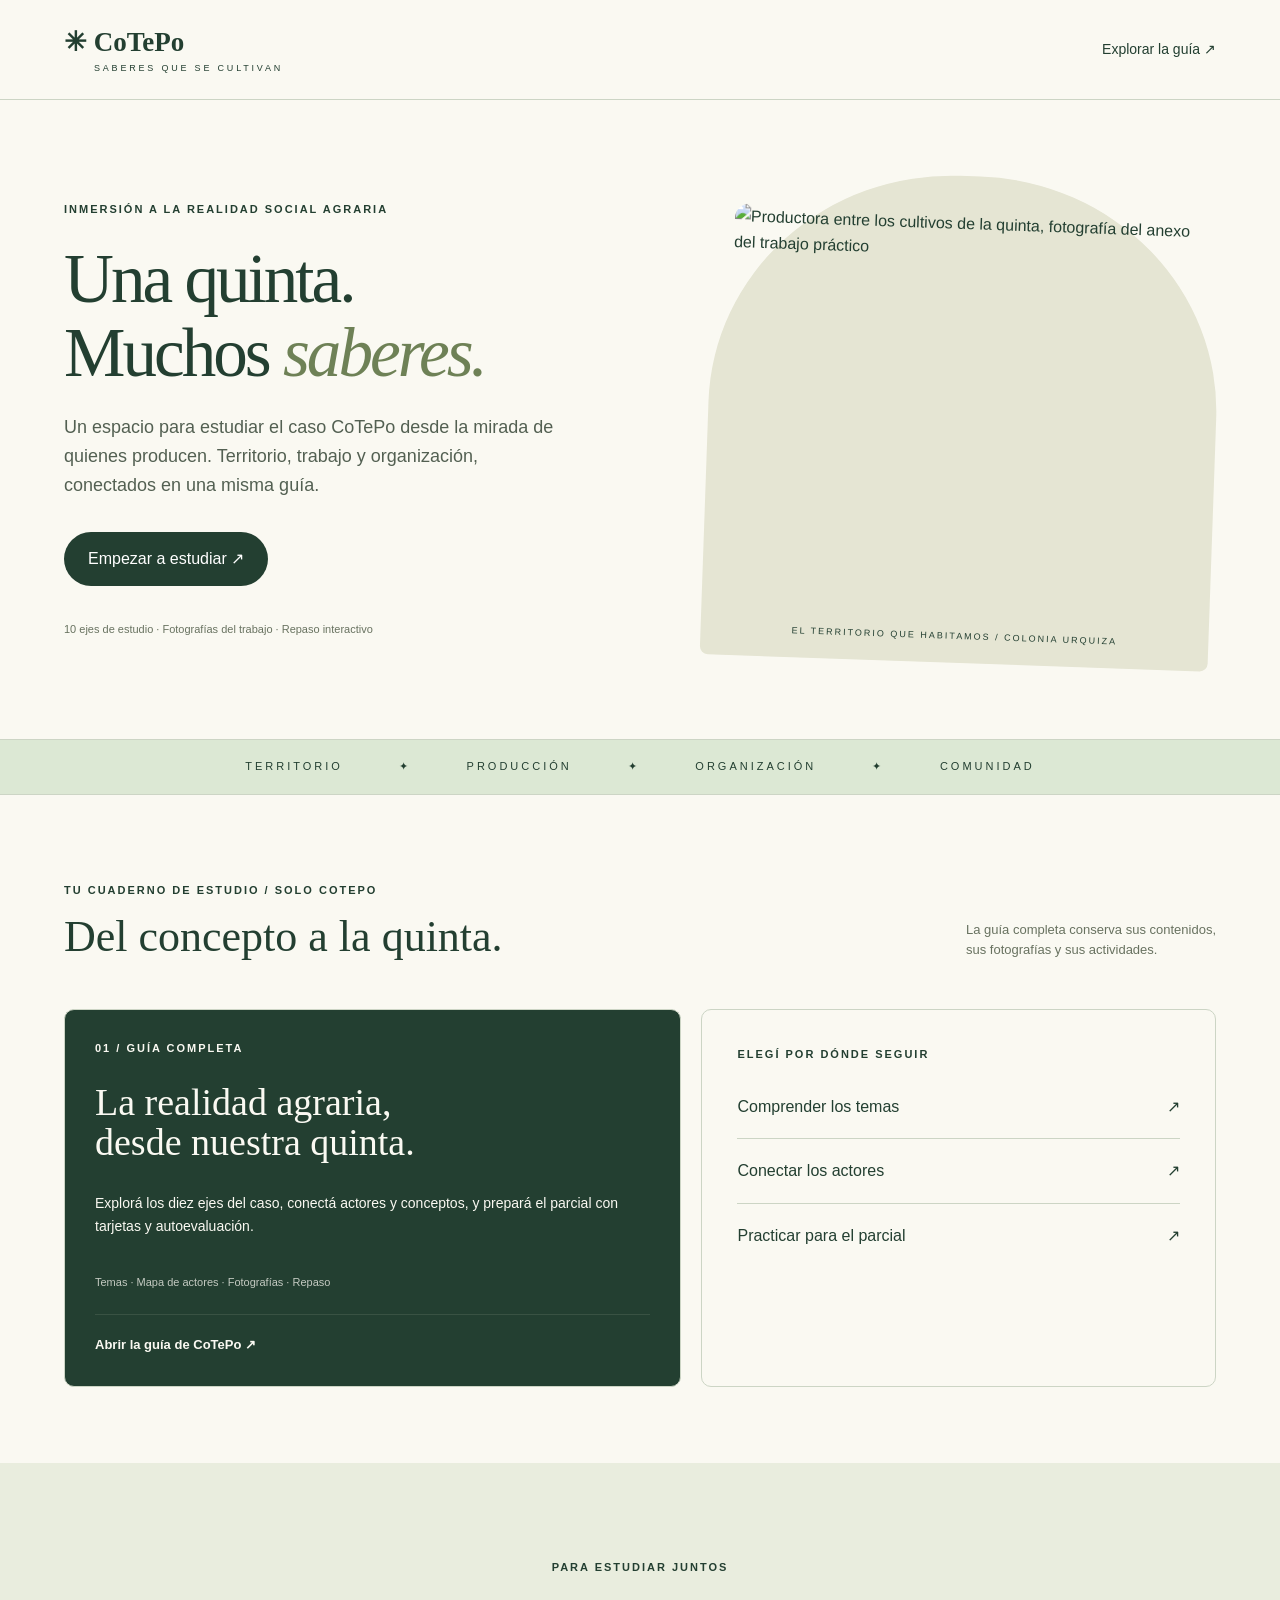
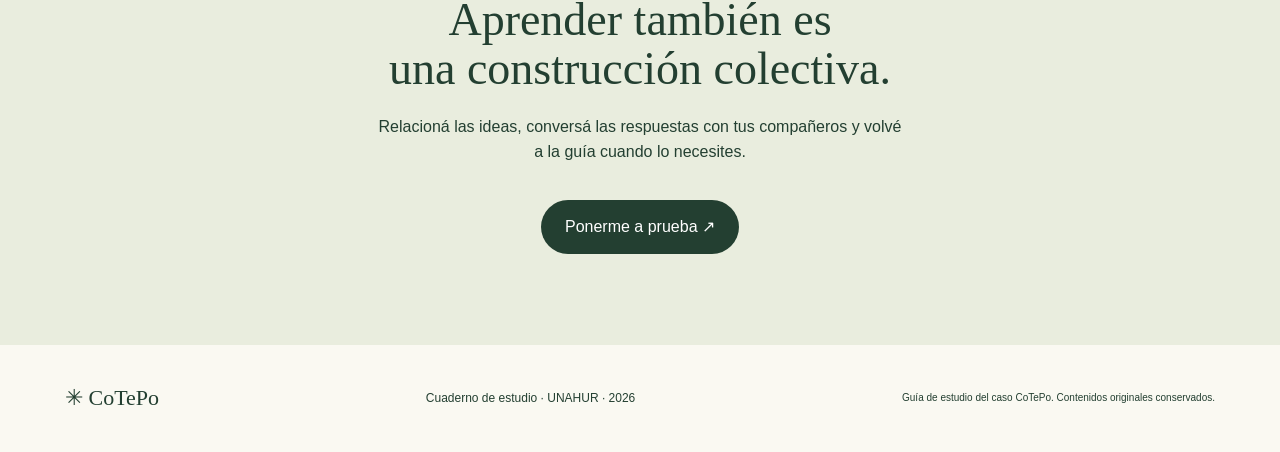
==== cotepo/index.html @ 6076cfea "Publicar portada y guía de estudio dedicada a Cotepo" ====
<!doctype html><html lang="es"><head><meta charset="utf-8"><meta name="viewport" content="width=device-width,initial-scale=1"><title>CoTePo · Saberes que se cultivan</title><meta name="description" content="Un espacio de estudio dedicado al caso CoTePo: territorio, producción, organización y repaso interactivo."><link rel="stylesheet" href="style.css"><style>.grid{grid-template-columns:1.2fr 1fr}.shortcuts{padding:25px 35px;border:1px solid var(--line);border-radius:10px}.shortcuts a{display:flex;justify-content:space-between;padding:19px 0;border-bottom:1px solid var(--line);text-decoration:none}.shortcuts a:last-child{border:0}.hero img{object-fit:cover;aspect-ratio:1}.hero figure{background:#e5e5d3}@media(max-width:600px){.grid{grid-template-columns:1fr}}</style></head><body>
<header><a class="brand" href="index.html">✳ CoTePo <small>SABERES QUE SE CULTIVAN</small></a><a href="#guia">Explorar la guía ↗</a></header><main>
<section class="hero"><div><p class="eyebrow">INMERSIÓN A LA REALIDAD SOCIAL AGRARIA</p><h1>Una quinta.<br>Muchos <em>saberes.</em></h1><p class="intro">Un espacio para estudiar el caso CoTePo desde la mirada de quienes producen. Territorio, trabajo y organización, conectados en una misma guía.</p><a class="button" href="guias/cotepo/index.html">Empezar a estudiar ↗</a><p class="note">10 ejes de estudio · Fotografías del trabajo · Repaso interactivo</p></div><figure><img src="guias/cotepo/assets/p16-0.png" alt="Productora entre los cultivos de la quinta, fotografía del anexo del trabajo práctico"><figcaption>EL TERRITORIO QUE HABITAMOS / COLONIA URQUIZA</figcaption></figure></section>
<div class="ribbon">TERRITORIO <span>✦</span> PRODUCCIÓN <span>✦</span> ORGANIZACIÓN <span>✦</span> COMUNIDAD</div>
<section id="guia"><div class="section-head"><div><p class="eyebrow">TU CUADERNO DE ESTUDIO / SOLO COTEPO</p><h2>Del concepto a la quinta.</h2></div><p>La guía completa conserva sus contenidos,<br>sus fotografías y sus actividades.</p></div><div class="grid"><a class="card featured" href="guias/cotepo/index.html"><span class="number">01 / GUÍA COMPLETA</span><h3>La realidad agraria,<br>desde nuestra quinta.</h3><p>Explorá los diez ejes del caso, conectá actores y conceptos, y prepará el parcial con tarjetas y autoevaluación.</p><span class="meta">Temas · Mapa de actores · Fotografías · Repaso</span><span class="go">Abrir la guía de CoTePo ↗</span></a><nav class="shortcuts" aria-label="Accesos a la guía"><p class="eyebrow">ELEGÍ POR DÓNDE SEGUIR</p><a href="guias/cotepo/index.html#temas">Comprender los temas <span>↗</span></a><a href="guias/cotepo/index.html#red">Conectar los actores <span>↗</span></a><a href="guias/cotepo/index.html#repaso">Practicar para el parcial <span>↗</span></a></nav></div></section>
<section class="closing"><p class="eyebrow">PARA ESTUDIAR JUNTOS</p><h2>Aprender también es<br>una construcción colectiva.</h2><p>Relacioná las ideas, conversá las respuestas con tus compañeros y volvé a la guía cuando lo necesites.</p><a class="button" href="guias/cotepo/index.html#repaso">Ponerme a prueba ↗</a></section></main><footer><strong>✳ CoTePo</strong><p>Cuaderno de estudio · UNAHUR · 2026</p><small>Guía de estudio del caso CoTePo. Contenidos originales conservados.</small></footer></body></html>
---- cotepo/style.css ----
:root{--ink:#233f31;--paper:#faf9f2;--green:#dce8d4;--line:#ccd5c5}*{box-sizing:border-box}html{scroll-behavior:smooth;scroll-padding-top:30px}body{margin:0;background:var(--paper);color:var(--ink);font:16px/1.6 Arial,sans-serif}a{color:inherit}header{max-width:1280px;margin:auto;padding:26px 5%;display:flex;justify-content:space-between;align-items:center;border-bottom:1px solid var(--line)}header>a:last-child{font-size:14px;text-decoration:none}.brand{font:bold 27px Georgia,serif;text-decoration:none}.brand small{display:block;font:9px Arial,sans-serif;letter-spacing:2.8px;margin-left:30px;margin-top:5px}main>section{max-width:1280px;margin:auto;padding:76px 5%}.hero{display:grid;grid-template-columns:1.15fr 1fr;gap:60px;align-items:center}.eyebrow,.number{font-size:11px;letter-spacing:2px;font-weight:bold}h1,h2,h3{font-family:Georgia,serif;line-height:1.06;font-weight:normal}h1{font-size:clamp(48px,5.4vw,78px);letter-spacing:-3px;margin:24px 0}h1 em{color:#6e8156}h2{font-size:44px;margin:14px 0}h3{font-size:38px;margin:24px 0 16px}.intro{max-width:500px;font-size:18px;color:#536052}.button{display:inline-block;background:var(--ink);color:white;border-radius:30px;padding:14px 24px;text-decoration:none;margin:15px 0}.note{font-size:11px;color:#687260;margin-top:20px}.hero figure{margin:0;background:#e9eadb;border-radius:48% 48% 8px 8px;padding:35px 20px 20px;transform:rotate(2deg)}.hero img{display:block;width:100%;max-height:400px;object-fit:contain;border-radius:15px}.hero figcaption{text-align:center;font-size:9px;letter-spacing:2px;padding-top:18px}.ribbon{background:var(--green);border-block:1px solid var(--line);padding:18px;text-align:center;font-size:11px;letter-spacing:3px}.ribbon span{margin:0 4%}.section-head{display:flex;justify-content:space-between;align-items:end;margin-bottom:35px}.section-head>p{font-size:13px;color:#687260}.grid{display:grid;grid-template-columns:repeat(3,1fr);gap:20px}.card{display:flex;flex-direction:column;text-decoration:none;border:1px solid var(--line);border-radius:10px;padding:30px;background:#efeee4;transition:transform .2s,box-shadow .2s}.card:hover{transform:translateY(-5px);box-shadow:0 10px 25px #233f3112}.card:nth-child(2){background:#ebe6f0}.card:nth-child(3){background:#e0e9db}.card:nth-child(4){background:#f0e4cf}.card:nth-child(5){background:#e5e7f0}.card.featured{background:var(--ink);color:var(--paper)}.card p{font-size:14px;min-height:68px}.meta{font-size:11px;opacity:.75;margin-top:auto}.go{font-size:13px;font-weight:bold;border-top:1px solid #7c8d7740;padding-top:20px;margin-top:22px}.closing{text-align:center;background:#e9edde;max-width:none}.closing p{max-width:530px;margin:20px auto}.closing h2{font-size:46px}footer{max-width:1150px;margin:auto;display:flex;align-items:center;justify-content:space-between;gap:20px;padding:32px 0;font-size:12px}footer strong{font:22px Georgia,serif}footer small{font-size:10px}a:focus-visible{outline:3px solid #a57c3c;outline-offset:5px}@media(max-width:900px){.hero{gap:28px}.grid{grid-template-columns:repeat(2,1fr)}footer{padding:30px 5%;flex-wrap:wrap}}@media(max-width:600px){header{padding:20px 5%}.brand{font-size:22px}header>a:last-child{font-size:11px}.hero{grid-template-columns:1fr;padding-top:40px}.hero figure{max-width:330px;margin:auto}.hero h1{letter-spacing:-2px}.grid{grid-template-columns:1fr}.section-head{display:block}main>section{padding:48px 5%}h2,.closing h2{font-size:35px}.ribbon{font-size:8px;letter-spacing:1px}.ribbon span{margin:0 3%}.card p{min-height:0}footer{display:block}footer p{margin:12px 0}}
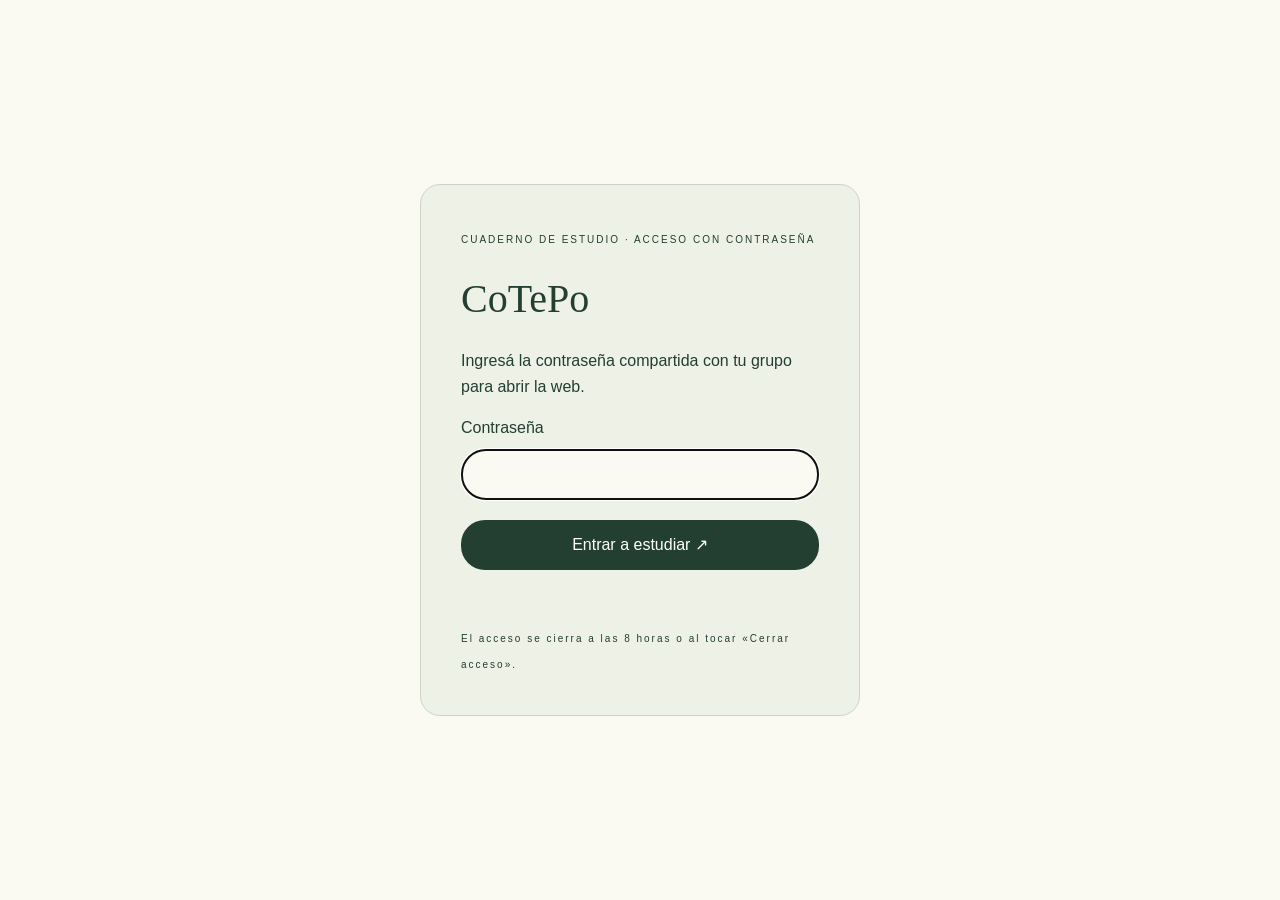
==== commit e5a7faf5: "Proteger ambas colecciones con contenido cifrado y acceso compartido" ====
--- a/cotepo/index.html
+++ b/cotepo/index.html
@@ -1,6 +1,4 @@
-<!doctype html><html lang="es"><head><meta charset="utf-8"><meta name="viewport" content="width=device-width,initial-scale=1"><title>CoTePo · Saberes que se cultivan</title><meta name="description" content="Un espacio de estudio dedicado al caso CoTePo: territorio, producción, organización y repaso interactivo."><link rel="stylesheet" href="style.css"><style>.grid{grid-template-columns:1.2fr 1fr}.shortcuts{padding:25px 35px;border:1px solid var(--line);border-radius:10px}.shortcuts a{display:flex;justify-content:space-between;padding:19px 0;border-bottom:1px solid var(--line);text-decoration:none}.shortcuts a:last-child{border:0}.hero img{object-fit:cover;aspect-ratio:1}.hero figure{background:#e5e5d3}@media(max-width:600px){.grid{grid-template-columns:1fr}}</style></head><body>
-<header><a class="brand" href="index.html">✳ CoTePo <small>SABERES QUE SE CULTIVAN</small></a><a href="#guia">Explorar la guía ↗</a></header><main>
-<section class="hero"><div><p class="eyebrow">INMERSIÓN A LA REALIDAD SOCIAL AGRARIA</p><h1>Una quinta.<br>Muchos <em>saberes.</em></h1><p class="intro">Un espacio para estudiar el caso CoTePo desde la mirada de quienes producen. Territorio, trabajo y organización, conectados en una misma guía.</p><a class="button" href="guias/cotepo/index.html">Empezar a estudiar ↗</a><p class="note">10 ejes de estudio · Fotografías del trabajo · Repaso interactivo</p></div><figure><img src="guias/cotepo/assets/p16-0.png" alt="Productora entre los cultivos de la quinta, fotografía del anexo del trabajo práctico"><figcaption>EL TERRITORIO QUE HABITAMOS / COLONIA URQUIZA</figcaption></figure></section>
-<div class="ribbon">TERRITORIO <span>✦</span> PRODUCCIÓN <span>✦</span> ORGANIZACIÓN <span>✦</span> COMUNIDAD</div>
-<section id="guia"><div class="section-head"><div><p class="eyebrow">TU CUADERNO DE ESTUDIO / SOLO COTEPO</p><h2>Del concepto a la quinta.</h2></div><p>La guía completa conserva sus contenidos,<br>sus fotografías y sus actividades.</p></div><div class="grid"><a class="card featured" href="guias/cotepo/index.html"><span class="number">01 / GUÍA COMPLETA</span><h3>La realidad agraria,<br>desde nuestra quinta.</h3><p>Explorá los diez ejes del caso, conectá actores y conceptos, y prepará el parcial con tarjetas y autoevaluación.</p><span class="meta">Temas · Mapa de actores · Fotografías · Repaso</span><span class="go">Abrir la guía de CoTePo ↗</span></a><nav class="shortcuts" aria-label="Accesos a la guía"><p class="eyebrow">ELEGÍ POR DÓNDE SEGUIR</p><a href="guias/cotepo/index.html#temas">Comprender los temas <span>↗</span></a><a href="guias/cotepo/index.html#red">Conectar los actores <span>↗</span></a><a href="guias/cotepo/index.html#repaso">Practicar para el parcial <span>↗</span></a></nav></div></section>
-<section class="closing"><p class="eyebrow">PARA ESTUDIAR JUNTOS</p><h2>Aprender también es<br>una construcción colectiva.</h2><p>Relacioná las ideas, conversá las respuestas con tus compañeros y volvé a la guía cuando lo necesites.</p><a class="button" href="guias/cotepo/index.html#repaso">Ponerme a prueba ↗</a></section></main><footer><strong>✳ CoTePo</strong><p>Cuaderno de estudio · UNAHUR · 2026</p><small>Guía de estudio del caso CoTePo. Contenidos originales conservados.</small></footer></body></html>
+<!doctype html><html lang="es"><head><meta charset="utf-8"><meta name="viewport" content="width=device-width,initial-scale=1"><title>CoTePo · Acceso</title><style>*{box-sizing:border-box}body{margin:0;min-height:100vh;display:grid;place-items:center;background:#faf9f2;color:#233f31;font:16px/1.6 Arial,sans-serif;padding:24px}main{width:100%;max-width:440px;border:1px solid #ccd5c5;border-radius:20px;padding:40px;background:#eef1e6}small{letter-spacing:2px;font-size:10px}h1{font:40px/1.1 Georgia,serif}label{display:block;margin-bottom:8px}input,button{width:100%;font:inherit;border-radius:24px;padding:12px 20px}input{border:1px solid #a9b7a1;background:#faf9f2}button{margin-top:20px;background:#233f31;color:white;border:0;cursor:pointer}button:disabled{opacity:.6}#status{min-height:26px;font-size:14px}a{color:inherit}</style></head><body><main><small>CUADERNO DE ESTUDIO · ACCESO CON CONTRASEÑA</small><h1>CoTePo</h1><p>Ingresá la contraseña compartida con tu grupo para abrir la web.</p><form id="login"><label for="password">Contraseña</label><input id="password" type="password" inputmode="numeric" required autocomplete="current-password" autofocus><button id="enter">Entrar a estudiar ↗</button><p id="status" role="status" aria-live="polite"></p></form><small>El acceso se cierra a las 8 horas o al tocar «Cerrar acceso».</small></main><script>
+const status=document.getElementById('status'),button=document.getElementById('enter');
+document.getElementById('login').onsubmit=async e=>{e.preventDefault();button.disabled=true;status.textContent='Abriendo tu cuaderno…';try{if(!('serviceWorker' in navigator))throw Error('Este navegador no admite el acceso. Probá con Chrome, Safari, Edge o Firefox.');const m=await fetch('manifest.json',{cache:'no-store'}).then(r=>r.json());const material=await crypto.subtle.importKey('raw',new TextEncoder().encode(document.getElementById('password').value),'PBKDF2',false,['deriveKey']);const key=await crypto.subtle.deriveKey({name:'PBKDF2',salt:Uint8Array.from(atob(m.salt),c=>c.charCodeAt(0)),iterations:m.iterations,hash:'SHA-256'},material,{name:'AES-GCM',length:256},true,['decrypt']);const r=await fetch('vault/'+m.entries['index.html'].file);const enc=await r.arrayBuffer();try{await crypto.subtle.decrypt({name:'AES-GCM',iv:enc.slice(0,12)},key,enc.slice(12))}catch{throw Error('Contraseña incorrecta. Volvé a intentarlo.')}await navigator.serviceWorker.register('sw.js');const reg=await navigator.serviceWorker.ready;await new Promise((ok,no)=>{const c=new MessageChannel();c.port1.onmessage=e=>e.data.ok?ok():no(Error('No se pudo guardar el acceso.'));crypto.subtle.exportKey('raw',key).then(raw=>reg.active.postMessage({type:'UNLOCK',key:raw},[c.port2]))});if(!navigator.serviceWorker.controller)await new Promise(ok=>{navigator.serviceWorker.addEventListener('controllerchange',ok,{once:true});if(navigator.serviceWorker.controller)ok()});location.href='contenido/index.html'}catch(err){status.textContent=err.message;button.disabled=false}};
+</script></body></html>
